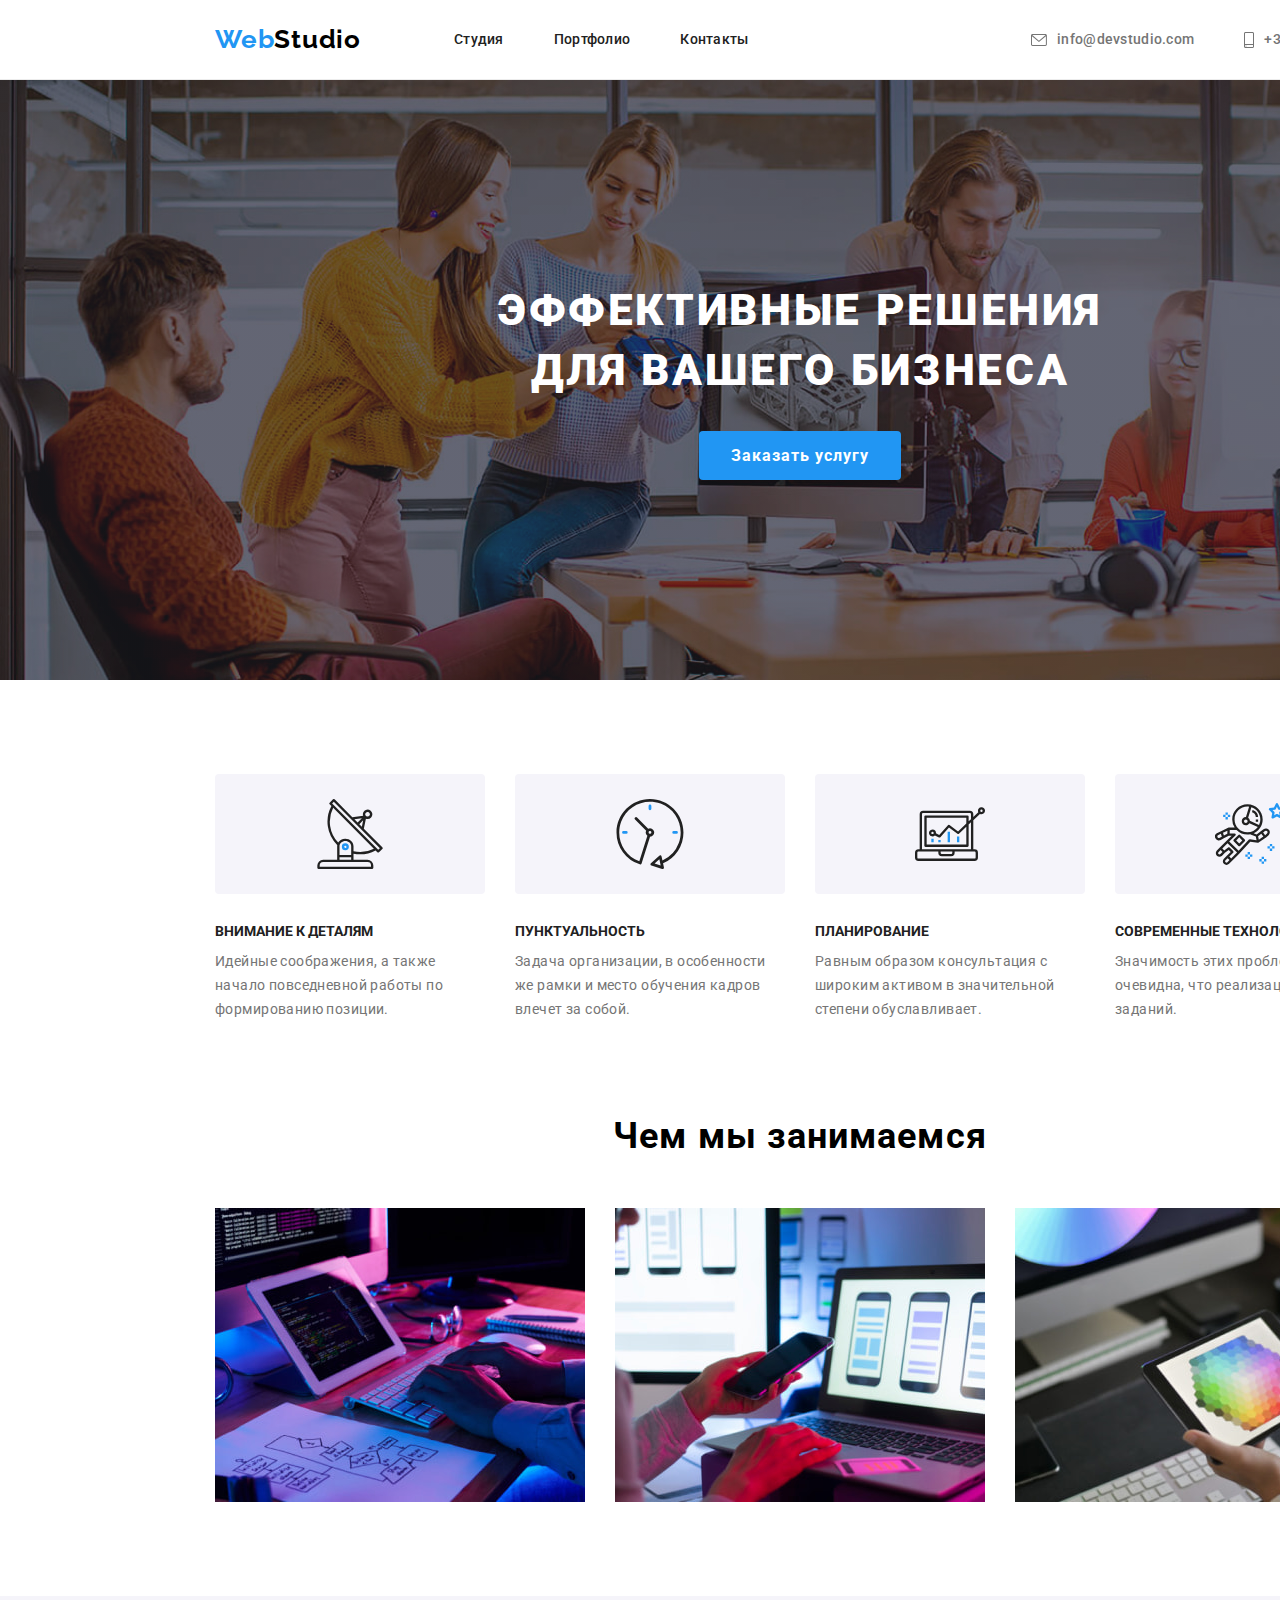
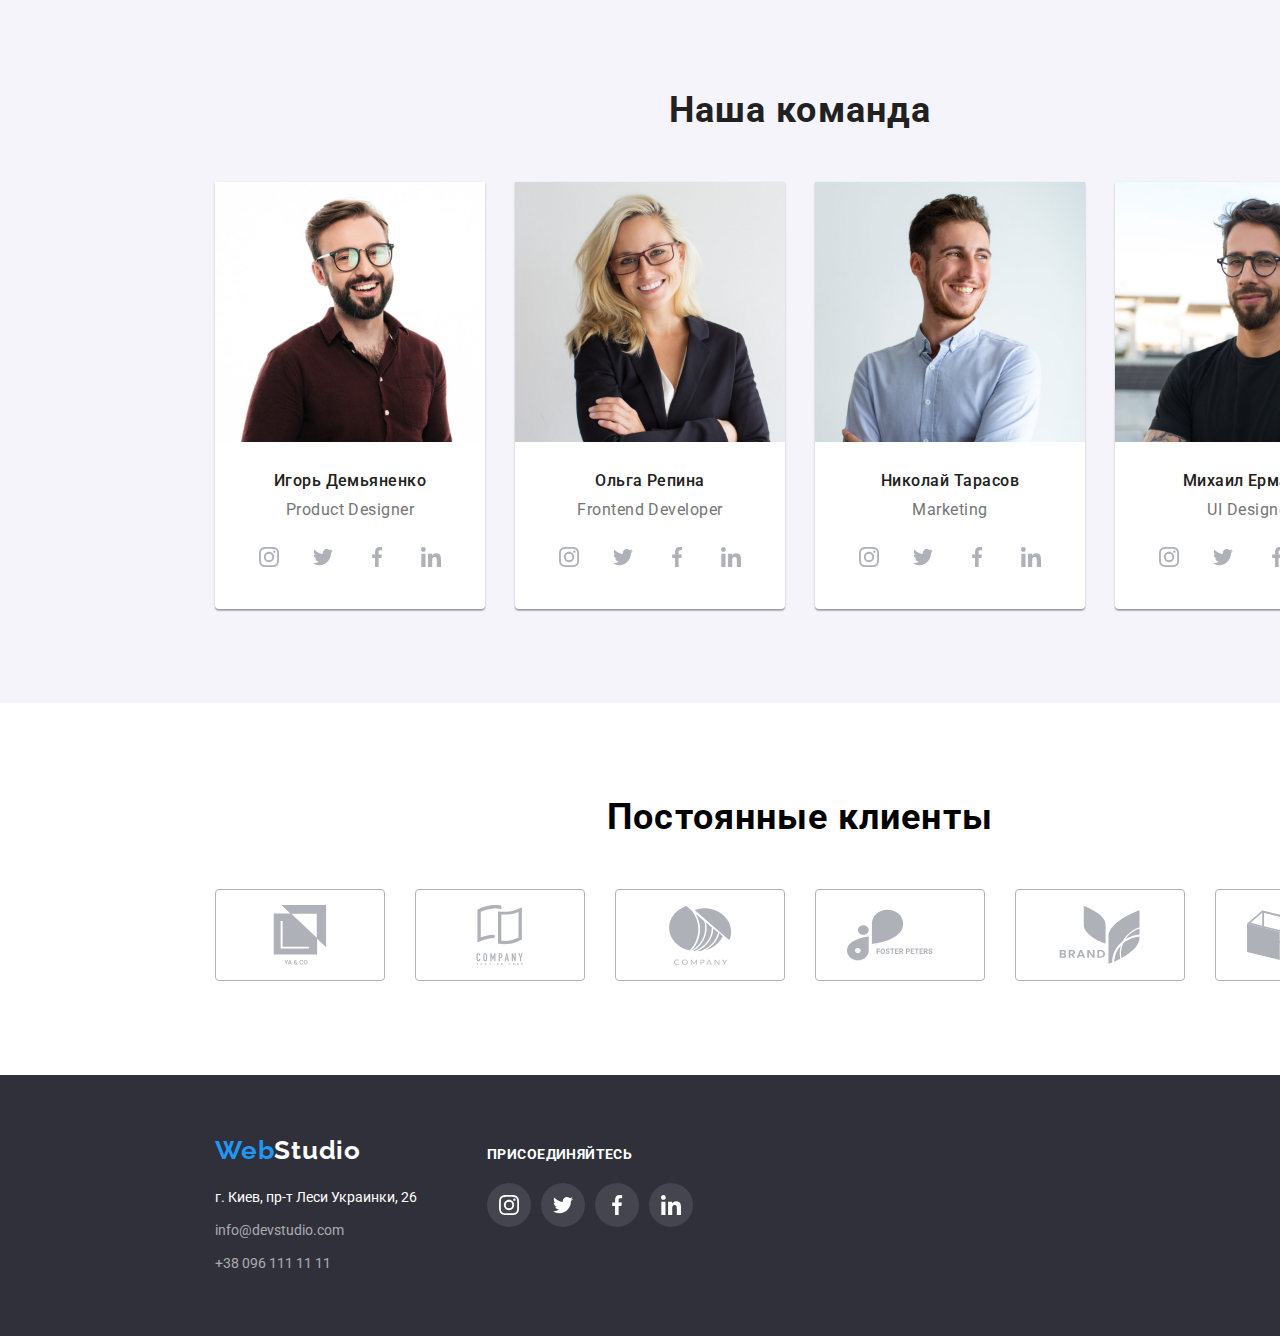
==== index.html @ f5e44344 "Initial commit" ====
<!DOCTYPE html>
<html lang="ru">
  <head>
    <meta charset="UTF-8" />
    <meta http-equiv="X-UA-Compatible" content="IE=edge" />
    <meta name="viewport" content="width=device-width, initial-scale=1.0" />
    <link rel="preconnect" href="https://fonts.googleapis.com" />
    <link rel="preconnect" href="https://fonts.gstatic.com" crossorigin />
    <!-- Нормализатор -->
    <link
      rel="stylesheet"
      href="https://cdn.jsdelivr.net/npm/modern-normalize@1.1.0/modern-normalize.min.css"
    />
    <!-- Шрифты -->
    <link
      href="https://fonts.googleapis.com/css2?family=Raleway:wght@700&family=Roboto:wght@400;500;700;900&display=swap"
      rel="stylesheet"
    />
    <!-- Кастомные стили -->
    <link rel="stylesheet" href="./css/styles.css" />
    <title>Home</title>
  </head>
  <!-- Контент -->
  <body>
    <!-- Шапка -->
    <header class="header">
      <div class="container head-container">
        <!-- Лого -->
        <a class="logo head-logo" href="./index.html"
          >Web<span class="logo-head-studio">Studio</span></a
        >
        <!-- Навигация -->
        <nav class="header-navigation">
          <ul class="header-nav-list">
            <li class="header-nav-item">
              <a class="header-nav-link" href="./index.html">Студия</a>
            </li>
            <li class="header-nav-item">
              <a class="header-nav-link" href="./portfolio.html">Портфолио</a>
            </li>
            <li class="header-nav-item">
              <a class="header-nav-link" href="#">Контакты</a>
            </li>
          </ul>
        </nav>
        <!-- Контакты -->
        <ul class="header-contacts">
          <li class="contacts-item">
            <a class="contacts-link" href="mailto:info@devstudio.com"
              ><svg class="icon" width="16" height="12">
                <use href="./images/icons.svg#icon-mail"></use>
              </svg>
              <span class="contacts-text">info@devstudio.com</span></a
            >
          </li>
          <li class="conyacts-item">
            <a class="contacts-link" href="tel:+380961111111">
              <svg class="icon" width="10" height="16">
                <use href="./images/icons.svg#icon-smartphone"></use>
              </svg>
              <span class="contacts-text">+38 096 111 11 11</span></a
            >
          </li>
        </ul>
      </div>
    </header>
    <!-- Главная -->
    <main>
      <!-- Заказать услугу -->
      <section class="hero">
        <div class="container">
          <h1 class="hero-title">Эффективные решения для вашего бизнеса</h1>
          <button class="button hero-button">Заказать услугу</button>
        </div>
      </section>
      <!-- Почему мы -->
      <section class="section">
        <div class="container">
          <h2 class="hidden-title">Почему мы</h2>
          <ul class="whyme-list">
            <li class="whyme-item">
              <div class="whyme-icon-box">
                <svg class="icon" width="70" height="70">
                  <use href="/images/icons.svg#icon-antenna"></use>
                </svg>
              </div>
              <h3 class="whyme-item-title">Внимание к деталям</h3>
              <p class="whyme-text">
                Идейные соображения, а также начало повседневной работы по
                формированию позиции.
              </p>
            </li>
            <li class="whyme-item">
              <div class="whyme-icon-box">
                <svg class="icon" width="70" height="70">
                  <use href="/images/icons.svg#icon-clock"></use>
                </svg>
              </div>
              <h3 class="whyme-item-title">Пунктуальность</h3>
              <p class="whyme-text">
                Задача организации, в особенности же рамки и место обучения
                кадров влечет за собой.
              </p>
            </li>
            <li class="whyme-item">
              <div class="whyme-icon-box">
                <svg class="icon" width="70" height="70">
                  <use href="/images/icons.svg#icon-diagram"></use>
                </svg>
              </div>
              <h3 class="whyme-item-title">Планирование</h3>
              <p class="whyme-text">
                Равным образом консультация с широким активом в значительной
                степени обуславливает.
              </p>
            </li>
            <li class="whyme-item width="70" height="70"" width="70" height="70">
              <div class="whyme-icon-box">
                <svg class="icon" width="70" height="70">
                  <use href="/images/icons.svg#icon-astronaut"></use>
                </svg>
              </div>
              <h3 class="whyme-item-title">Современные технологии</h3>
              <p class="whyme-text">
                Значимость этих проблем настолько очевидна, что реализация
                плановых заданий.
              </p>
            </li>
          </ul>
        </div>
      </section>
      <!-- Чем занимаемся -->
      <section class="section whatdo">
        <div class="container">
          <h2 class="whatdo-title">Чем мы занимаемся</h2>
          <ul class="whatdo-list">
            <li class="whatdo-item">
              <img
                src="./images/what-are-we-doing/wawd-1.jpg"
                alt="Написание програмного кода"
                width="370"
                height="294"
              />
            </li>
            <li class="whatdo-item">
              <img
                src="./images/what-are-we-doing/wawd-2.jpg"
                alt="Оптимизация под экран смартфона"
                width="370"
                height="294"
              />
            </li>
            <li class="whatdo-item">
              <img
                src="./images/what-are-we-doing/wawd-3.jpg"
                alt="Графическое оформление"
                width="370"
                height="294"
              />
            </li>
          </ul>
        </div>
      </section>
      <!-- Наша команда -->
      <section class="section team">
        <div class="container">
          <h2 class="team-title">Наша команда</h2>
          <ul class="team-list">
            <li class="team-item">
              <img
                src="./images/team/t1.jpg"
                alt="Игорь Демьяненко"
                width="270"
                height="260"
              />
              <div class="team-box">
                <h3 class="team-name">Игорь Демьяненко</h3>
                <p>Product Designer</p>
                <ul class="social-list">
                <li class="social-item">
                  <a class="social-link" href="">
                    <svg class="icon" width="20" height="20">
                      <use href="/images/icons.svg#icon-instagram"></use>
                    </svg>
                  </a>
                </li>
                <li class="social-item">
                  <a class="social-link" href="">
                    <svg class="icon" width="20" height="20">
                      <use href="/images/icons.svg#icon-twitter"></use>
                    </svg>
                  </a>
                </li>
                <li class="social-item">
                  <a class="social-link" href="">
                    <svg class="icon" width="20" height="20">
                      <use href="/images/icons.svg#icon-facebook"></use>
                    </svg>
                  </a>
                </li>
                <li class="social-item">
                  <a class="social-link" href="">
                    <svg class="icon" width="20" height="20">
                      <use href="/images/icons.svg#icon-linkedin"></use>
                    </svg>
                  </a>
                </li>
              </ul>
              </div>
              
             
            </li>
            <li class="team-item">
              <img
                src="./images/team/t2.jpg"
                alt="Ольга Репина"
                width="270"
                height="260"
              />
              <div class="team-box">
                <h3 class="team-name">Ольга Репина</h3>
                <p>Frontend Developer</p>
                <ul class="social-list">
                <li class="social-item">
                  <a class="social-link" href="">
                    <svg class="icon" width="20" height="20">
                      <use href="/images/icons.svg#icon-instagram"></use>
                    </svg>
                  </a>
                </li>
                <li class="social-item">
                  <a class="social-link" href="">
                    <svg class="icon" width="20" height="20">
                      <use href="/images/icons.svg#icon-twitter"></use>
                    </svg>
                  </a>
                </li>
                <li class="social-item">
                  <a class="social-link" href="">
                    <svg class="icon" width="20" height="20">
                      <use href="/images/icons.svg#icon-facebook"></use>
                    </svg>
                  </a>
                </li>
                <li class="social-item">
                  <a class="social-link" href="">
                    <svg class="icon" width="20" height="20">
                      <use href="/images/icons.svg#icon-linkedin"></use>
                    </svg>
                  </a>
                </li>
              </ul>
              </div>
              
              
            </li>
            <li class="team-item">
              <img
                src="./images/team/t3.jpg"
                alt="Николай Тарасов"
                width="270"
                height="260"
              />
              <div class="team-box">
                <h3 class="team-name">Николай Тарасов</h3>
                <p>Marketing</p>
                <ul class="social-list">
                <li class="social-item">
                  <a class="social-link" href="">
                    <svg class="icon" width="20" height="20">
                      <use href="/images/icons.svg#icon-instagram"></use>
                    </svg>
                  </a>
                </li>
                <li class="social-item">
                  <a class="social-link" href="">
                    <svg class="icon" width="20" height="20">
                      <use href="/images/icons.svg#icon-twitter"></use>
                    </svg>
                  </a>
                </li>
                <li class="social-item">
                  <a class="social-link" href="">
                    <svg class="icon" width="20" height="20">
                      <use href="/images/icons.svg#icon-facebook"></use>
                    </svg>
                  </a>
                </li>
                <li class="social-item">
                  <a class="social-link" href="">
                    <svg class="icon" width="20" height="20">
                      <use href="/images/icons.svg#icon-linkedin"></use>
                    </svg>
                  </a>
                </li>
              </ul>
              </div>
              
              
            </li>
            <li class="team-item">
              <img
                src="./images/team/t4.jpg"
                alt="Михаил Ермаков"
                width="270"
                height="260"
              />
              <div class="team-box">
                <h3 class="team-name">Михаил Ермаков</h3>
                <p>UI Designer</p>
                <ul class="social-list">
                <li class="social-item">
                  <a class="social-link" href="">
                    <svg class="icon" width="20" height="20">
                      <use href="/images/icons.svg#icon-instagram"></use>
                    </svg>
                  </a>
                </li>
                <li class="social-item">
                  <a class="social-link" href="">
                    <svg class="icon" width="20" height="20">
                      <use href="/images/icons.svg#icon-twitter"></use>
                    </svg>
                  </a>
                </li>
                <li class="social-item">
                  <a class="social-link" href="">
                    <svg class="icon" width="20" height="20">
                      <use href="/images/icons.svg#icon-facebook"></use>
                    </svg>
                  </a>
                </li>
                <li class="social-item">
                  <a class="social-link" href="">
                    <svg class="icon" width="20" height="20">
                      <use href="/images/icons.svg#icon-linkedin"></use>
                    </svg>
                  </a>
                </li>
              </ul>
              </div>
              
              
            </li>
          </ul>
        </div>
      </section>
      <!-- Наши клиенты -->
      <section class="section">
        <div class="container">
          <h2 class="clients-title">Постоянные клиенты</h2>
          <ul class="clients-list">
            <li class="clients-item">
              <a class="clients-link" href="">
                <svg class="icon" width="106" height="60">
                  <use href="/images/icons.svg#icon-client-1"></use>
                </svg>
              </a>
            </li>
            <li class="clients-item">
              <a class="clients-link" href="">
                <svg class="icon" width="106" height="60">
                  <use href="/images/icons.svg#icon-client-2"></use>
                </svg>
              </a>
            </li>
            <li class="clients-item">
              <a class="clients-link" href="">
                <svg class="icon" width="106" height="60">
                  <use href="/images/icons.svg#icon-client-3"></use>
                </svg>
              </a>
            </li>
            <li class="clients-item">
              <a class="clients-link" href="">
                <svg class="icon" width="106" height="60">
                  <use href="/images/icons.svg#icon-client-4"></use>
                </svg>
              </a>
            </li>
            <li class="clients-item">
              <a class="clients-link" href="">
                <svg class="icon" width="106" height="60">
                  <use href="/images/icons.svg#icon-client-5"></use>
                </svg>
              </a>
            </li>
            <li class="clients-item">
              <a class="clients-link" href="">
                <svg class="icon" width="106" height="60">
                  <use href="/images/icons.svg#icon-client-6"></use>
                </svg>
              </a>
            </li>
          </ul>

        </div>
      </section>
    </main>
    <!-- Подвал -->
    <footer class="footer">
      <div class="container footer-box">
        <!-- Лого -->
        <div>
        <a class="logo" href="./index.html"
          >Web<span class="logo-foot-studio">Studio</span></a
        >
        <!-- Адрес и контакты -->
        <address class="adress-box">
          <ul class="adress-list">
            <li class="adress-item">
              <a
                class="address-map"
                href="https://goo.gl/maps/QXmDGy41mX6i24PM6"
                >г. Киев, пр-т Леси Украинки, 26</a
              >
            </li>
            <li class="adress-item">
              <a class="address-cont" href="mailto:info@devstudio.com"
                >info@devstudio.com</a
              >
            </li>
            <li class="adress-item">
              <a class="address-cont" href="tel:+380961111111"
                >+38 096 111 11 11</a
              >
            </li>
          </ul>
        </address>
        </div>
        <!-- Наши соц. сети -->
        <div class="foot-soc-box">
          <h3 class="foot-soc-title">присоединяйтесь</h3>
        <ul class="social-foot-list">
                <li class="social-item">
                  <a class="social-foot-link" href="">
                    <svg class="icon" width="20" height="20">
                      <use href="/images/icons.svg#icon-instagram"></use>
                    </svg>
                  </a>
                </li>
                <li class="social-item">
                  <a class="social-foot-link" href="">
                    <svg class="icon" width="20" height="20">
                      <use href="/images/icons.svg#icon-twitter"></use>
                    </svg>
                  </a>
                </li>
                <li class="social-item">
                  <a class="social-foot-link" href="">
                    <svg class="icon" width="20" height="20">
                      <use href="/images/icons.svg#icon-facebook"></use>
                    </svg>
                  </a>
                </li>
                <li class="social-item">
                  <a class="social-foot-link" href="">
                    <svg class="icon" width="20" height="20">
                      <use href="/images/icons.svg#icon-linkedin"></use>
                    </svg>
                  </a>
                </li>
              </ul>
        </div>
      </div>
    </footer>
  </body>
</html>
---- css/styles.css ----
*,
*::before,
*::after {
  box-sizing: border-box;
}
body {
  font-family: 'Roboto', sans-serif;
  min-width: 1600px;
  margin: 0px;
}
:root {
  --main-color: #212121;
  --sec-color: #757575;
}
a {
  text-decoration: none;
}
ul {
  margin: 0;
  padding: 0;
  list-style: none;
  list-style-type: none;
}
h1,
h2,
h3,
p {
  margin: 0;
}
.button {
  display: block;
  border: 0;
  cursor: pointer;
}
.section {
  padding-top: 94px;
  padding-bottom: 94px;
}
.container {
  width: 1200px;
  margin-left: auto;
  margin-right: auto;
  padding-left: 15px;
  padding-right: 15px;
}
img {
  display: block;
  max-width: 100%;
  height: auto;
}
.hidden-title {
  display: none;
}
/* Логотип */
.logo {
  font-family: Raleway;
  font-weight: 700;
  font-size: 26px;
  line-height: 1.2;
  letter-spacing: 0.03em;
  color: #2196f3;
}
.head-logo {
  margin-right: 93px;
}
/* Стили Шапки */
.header {
  display: flex;
  height: 80px;
  border-bottom: 1px solid rgba(236, 236, 236, 1);
}
.head-container {
  display: flex;
  align-items: center;
}

/* Шапка Логотип */
.logo-head-studio {
  color: #000000;
}
/* Шапка Навигация */
.header-nav-list {
  display: flex;
  padding-left: 0px;
  margin: 0px;
}
.header-nav-item {
  margin-right: 50px;
}
.header-nav-item:last-child {
  margin-right: 0px;
}
.header-nav-link {
  font-weight: 500;
  font-size: 14px;
  line-height: 1.15;
  letter-spacing: 0.02em;
  color: var(--main-color);
}
.header-nav-link:hover {
  color: #2196f3;
}
.header-nav-link:focus {
  color: #2196f3;
}
/* Шапка Контакты */
.header-contacts {
  display: flex;
  align-items: center;
  padding: 0px;
  margin-left: auto;
}
.contacts-item:not(:last-child) {
  margin-right: 50px;
}
.contacts-link {
  display: flex;
  align-items: center;
  font-weight: 500;
  font-size: 14px;
  line-height: 1.15;
  letter-spacing: 0.02em;
  color: var(--sec-color);
}
.header-contacts .icon {
  fill: currentColor;
  margin-right: 10px;
}
.contacts-link:hover {
  color: #2196f3;
}
.contacts-link:focus {
  color: #2196f3;
}
/* Стили главной страницы */
/* Заказать услугу */
.hero {
  max-width: 1600px;
  margin-left: auto;
  margin-right: auto;
  background-color: #c4c4c4;
  background-image: linear-gradient(
      rgba(47, 48, 58, 0.4),
      rgba(47, 48, 58, 0.4)
    ),
    url(../images/hero-img/heroweb.jpg);
  background-repeat: no-repeat;
  background-position: center;
  background-size: cover;
  padding: 200px 0;
}

.hero-title {
  margin-left: auto;
  margin-right: auto;
  font-weight: 900;
  font-size: 44px;
  line-height: 1.37;
  text-align: center;
  letter-spacing: 0.06em;
  text-transform: uppercase;
  color: #ffffff;
  width: 696px;
}
.hero-button {
  margin-top: 30px;
  margin-left: auto;
  margin-right: auto;
  padding: 10px 32px;
  font-weight: 700;
  font-size: 16px;
  line-height: 1.87;
  letter-spacing: 0.06em;
  color: #ffffff;
  background-color: #2196f3;
  box-shadow: 0px 4px 4px rgba(0, 0, 0, 0.15);
  border-radius: 4px;
}
/* Почему мы */
.whyme-list {
  display: flex;
  justify-content: center;
}
.whyme-item {
  width: 270px;
}
.whyme-item:not(:last-child) {
  margin-right: 30px;
}
.whyme-icon-box {
  width: 270px;
  height: 120px;
  display: flex;
  justify-content: center;
  align-items: center;
  background: #f5f4fa;
  border-radius: 4px;
  margin-bottom: 30px;
}
.whyme-item-title {
  font-weight: 700;
  font-size: 14px;
  line-height: 1.14;
  text-transform: uppercase;
  color: var(--main-color);
  margin-bottom: 10px;
}
.whyme-text {
  font-size: 14px;
  line-height: 1.71;
  letter-spacing: 0.03em;
  color: var(--sec-color);
}
/* Чем занимаемся */
.whatdo {
  padding-top: 0px;
}
.whatdo-title {
  font-weight: 700;
  font-size: 36px;
  line-height: 1.16;
  text-align: center;
  letter-spacing: 0.03em;
  margin-bottom: 50px;
}
.whatdo-list {
  display: flex;
  padding: 0px;
  margin: 0px;
}
.whatdo-item:not(:last-child) {
  margin-right: 30px;
}
/* Наша команда */
.team {
  background-color: #f5f4fa;
}
.team-title {
  margin-bottom: 50px;
  font-weight: 700;
  font-size: 36px;
  line-height: 1.16;
  text-align: center;
  letter-spacing: 0.03em;
  color: var(--main-color);
}
.team-list {
  display: flex;
  justify-content: center;
  font-size: 16px;
  line-height: 1.18;
  text-align: center;
  letter-spacing: 0.03em;
  color: var(--sec-color);
}
.team-item {
  width: 270px;
  background-color: #ffffff;
  box-shadow: 0px 1px 3px rgba(0, 0, 0, 0.12), 0px 1px 1px rgba(0, 0, 0, 0.14),
    0px 2px 1px rgba(0, 0, 0, 0.2);
  border-radius: 0px 0px 4px 4px;
}
.team-item:not(:last-child) {
  margin-right: 30px;
}
.team-name {
  margin-bottom: 10px;
  font-weight: 500;
  font-size: 16px;
  text-align: center;
  letter-spacing: 0.03em;
  color: #212121;
}
.team-box {
  padding-top: 30px;
  padding-bottom: 30px;
}
.social-list {
  margin-top: 16px;
  display: flex;
  align-items: center;
  justify-content: center;
}
.social-item:not(:last-child) {
  margin-right: 10px;
}
.social-link {
  display: flex;
  align-items: center;
  justify-content: center;
  width: 44px;
  height: 44px;
  background-color: #ffffff;
  border-radius: 50%;
  color: #afb1b8;
}
.social-link:hover {
  color: #ffffff;
  background-color: #2196f3;
}
.social-link:focus {
  color: #ffffff;
  background-color: #2196f3;
}
.social-list .icon {
  fill: currentColor;
}
/* Стили "наши клиенты" */
.clients-title {
  font-weight: 700;
  font-size: 36px;
  line-height: 1.16;
  text-align: center;
  letter-spacing: 0.03em;
  margin-bottom: 50px;
}
.clients-list {
  display: flex;
  align-items: center;
}
.clients-item:not(:last-child) {
  margin-right: 30px;
}
.clients-link {
  display: flex;
  align-items: center;
  justify-content: center;
  width: 170px;
  height: 92px;
  color: #afb1b8;
  background-color: #ffffff;
  border: 1px solid #afb1b8;
  border-radius: 4px;
}
.clients-link:hover {
  color: #2196f3;
  border: 1px solid #2196f3;
}
.clients-link:focus {
  color: #2196f3;
  border: 1px solid #2196f3;
}
.clients-list .icon {
  fill: currentColor;
}
/* Стили Портфолио */

/* Портфолио фильтр */
.portf-filter-list {
  margin-bottom: 50px;
  display: flex;
  justify-content: center;
}
.portf-filter-item:not(:last-child) {
  margin-right: 8px;
}
.filter-button {
  padding: 6px 22px;
  font-weight: 500;
  font-size: 16px;
  line-height: 1.62;
  text-align: center;
  letter-spacing: 0.03em;
  color: var(--main-color);
  background-color: #f5f4fa;
  border-radius: 4px;
}
.filter-button:hover {
  background-color: #2196f3;
  color: #ffffff;
  box-shadow: 0px 3px 1px rgba(0, 0, 0, 0.1), 0px 1px 2px rgba(0, 0, 0, 0.08),
    0px 2px 2px rgba(0, 0, 0, 0.12);
}
.filter-button:focus {
  background-color: #2196f3;
  color: #ffffff;
  box-shadow: 0px 3px 1px rgba(0, 0, 0, 0.1), 0px 1px 2px rgba(0, 0, 0, 0.08),
    0px 2px 2px rgba(0, 0, 0, 0.12);
}
/* Портфолио проекты */
.portf-project-list {
  display: flex;
  flex-wrap: wrap;
}
.portf-project-item {
  width: 370px;
}
.portf-project-item:not(:nth-last-child(-n + 3)) {
  margin-bottom: 30px;
}
.portf-project-item:not(:nth-child(3n)) {
  margin-right: 30px;
}
.portf-text-box {
  border: 1px solid rgba(238, 238, 238, 1);
  padding: 20px 24px;
}
.portf-project-name {
  font-weight: 700;
  font-size: 18px;
  line-height: 1.71;
  letter-spacing: 0.06em;
  color: var(--main-color);
  margin-bottom: 4px;
}
.portf-project-class {
  font-weight: 500;
  font-size: 16px;
  line-height: 1.87;
  letter-spacing: 0.03em;
  color: var(--sec-color);
}
.portf-project-link {
  display: block;
}
.portf-project-link:hover {
  box-shadow: 0px 1px 1px rgba(0, 0, 0, 0.12), 0px 4px 4px rgba(0, 0, 0, 0.06),
    1px 4px 6px rgba(0, 0, 0, 0.16);
}
.portf-project-link:focus {
  box-shadow: 0px 1px 1px rgba(0, 0, 0, 0.12), 0px 4px 4px rgba(0, 0, 0, 0.06),
    1px 4px 6px rgba(0, 0, 0, 0.16);
}
/* Стили Подвала */
.footer {
  padding-top: 60px;
  padding-bottom: 60px;
  background-color: #2f303a;
}
.footer-box {
  display: flex;
  align-items: baseline;
}
/* Подвал логотип цвет */
.logo-foot-studio {
  color: #ffffff;
}
/* Подвал адрес и контакты */
.adress-box {
  margin-top: 20px;
}
.adress-item {
  font-style: normal;
  font-weight: 400;
  font-size: 14px;
  line-height: 1.7;
}
.adress-item:not(:last-child) {
  margin-bottom: 9px;
}
.address-map {
  color: #ffffff;
}
.address-cont {
  color: rgba(255, 255, 255, 0.6);
}
/* Подвал социалка */
.foot-soc-box {
  margin-left: 70px;
}
.foot-soc-title {
  font-weight: 700;
  font-size: 14px;
  line-height: 1.14;
  letter-spacing: 0.03em;
  text-transform: uppercase;
  color: #ffffff;
  margin-bottom: 20px;
}
.social-foot-list {
  display: flex;
  align-items: center;
}
.social-foot-link {
  display: flex;
  align-items: center;
  justify-content: center;
  width: 44px;
  height: 44px;
  background: rgba(255, 255, 255, 0.1);
  border-radius: 50%;
  color: #ffffff;
}
.social-foot-link:hover {
  color: #ffffff;
  background-color: #2196f3;
}
.social-foot-link:focus {
  color: #ffffff;
  background-color: #2196f3;
}
.social-foot-list .icon {
  fill: currentColor;
}
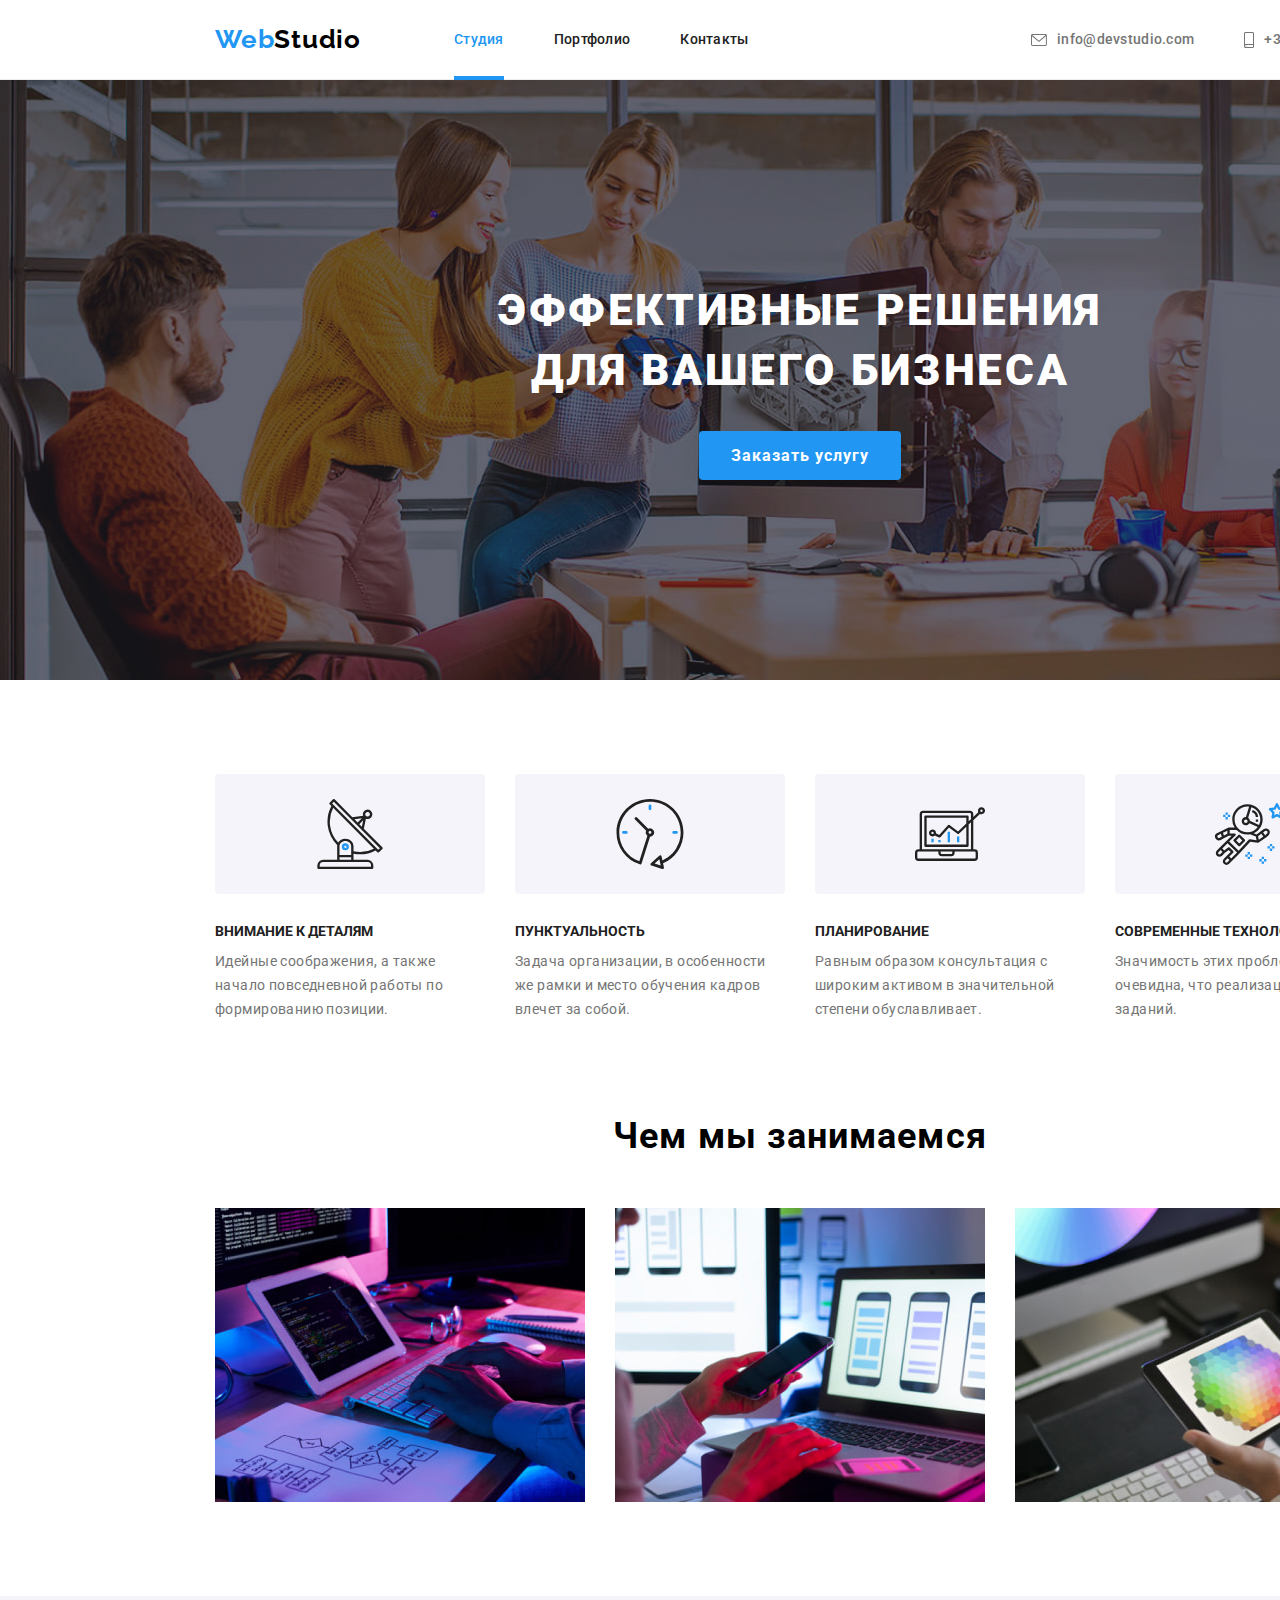
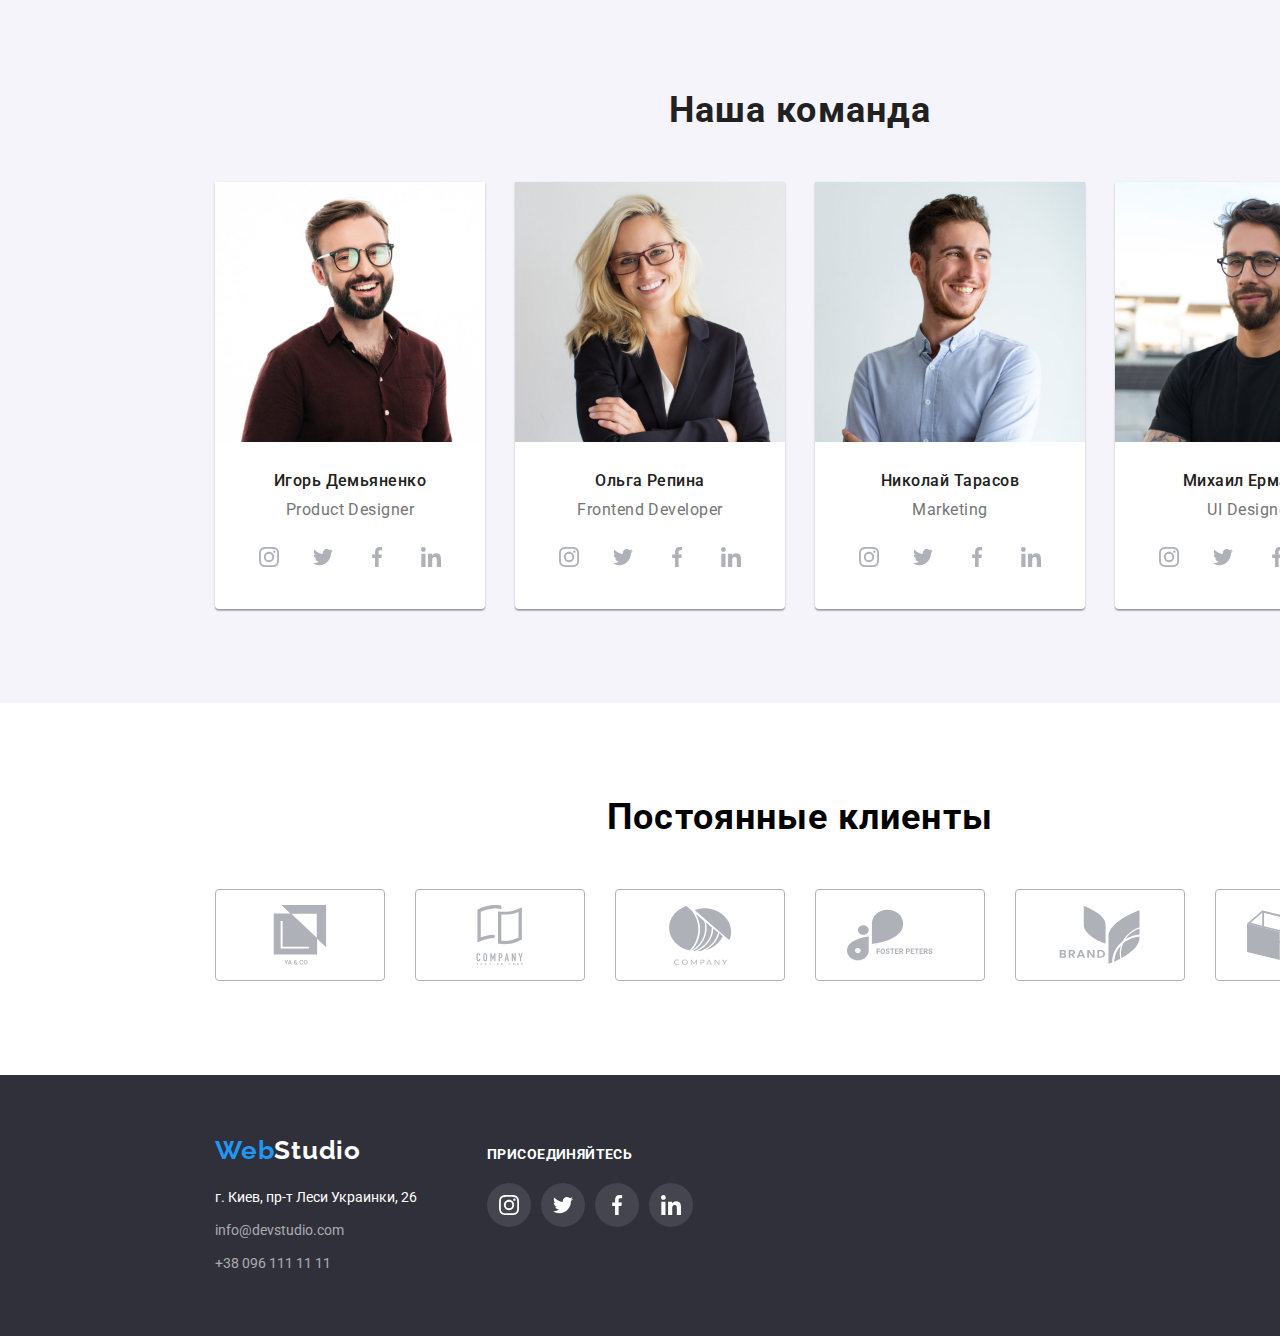
==== commit 5efe885e: "asd" ====
--- a/index.html
+++ b/index.html
@@ -33,7 +33,7 @@
         <nav class="header-navigation">
           <ul class="header-nav-list">
             <li class="header-nav-item">
-              <a class="header-nav-link" href="./index.html">Студия</a>
+              <a class="header-nav-link nav-main" href="./index.html">Студия</a>
             </li>
             <li class="header-nav-item">
               <a class="header-nav-link" href="./portfolio.html">Портфолио</a>
--- a/css/styles.css
+++ b/css/styles.css
@@ -91,17 +91,53 @@
   margin-right: 0px;
 }
 .header-nav-link {
+  display: block;
+  position: relative;
+  padding: 32px 0;
   font-weight: 500;
   font-size: 14px;
   line-height: 1.15;
   letter-spacing: 0.02em;
   color: var(--main-color);
-}
-.header-nav-link:hover {
-  color: #2196f3;
-}
+  transition: color 250ms cubic-bezier(0.4, 0, 0.2, 1);
+}
+.header-nav-link::after {
+  position: absolute;
+  bottom: 0;
+  left: 0;
+  content: '';
+  display: block;
+  width: 100%;
+  height: 4px;
+  background-color: #2196f3;
+  transform: scale(0);
+  opacity: 0;
+  transition-property: transform, opacity;
+  transition-duration: 250ms;
+  transition-timing-function: cubic-bezier(0.4, 0, 0.2, 1);
+}
+.header-nav-link:hover::after{
+  transform: scale(1);
+  opacity: 1;
+}
+.header-nav-link:hover,
 .header-nav-link:focus {
   color: #2196f3;
+}
+.nav-main {
+  color: #2196f3;
+}
+.nav-main::after {
+  position: absolute;
+  bottom: 0;
+  left: 0;
+  content: '';
+  display: block;
+  width: 100%;
+  height: 4px;
+  background-color: #2196f3;
+  transform: scale(1);
+  opacity: 1;
 }
 /* Шапка Контакты */
 .header-contacts {
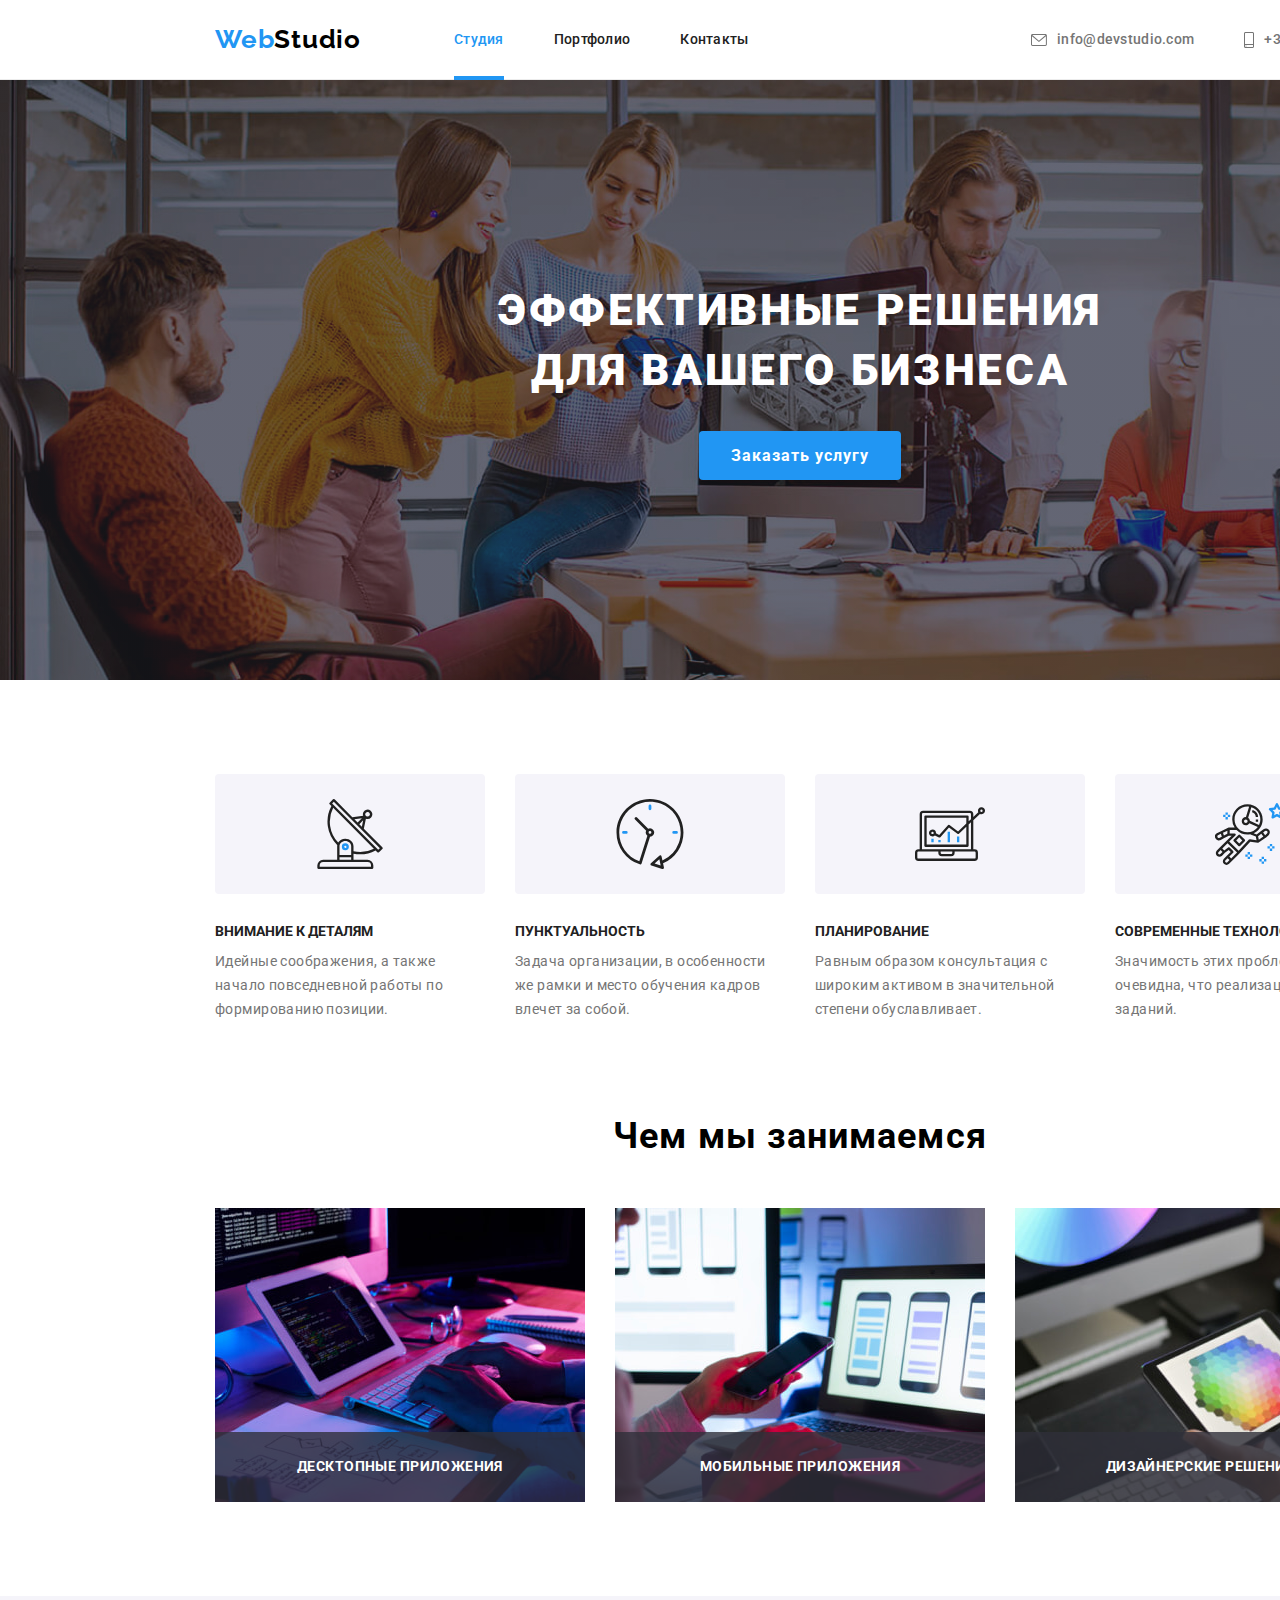
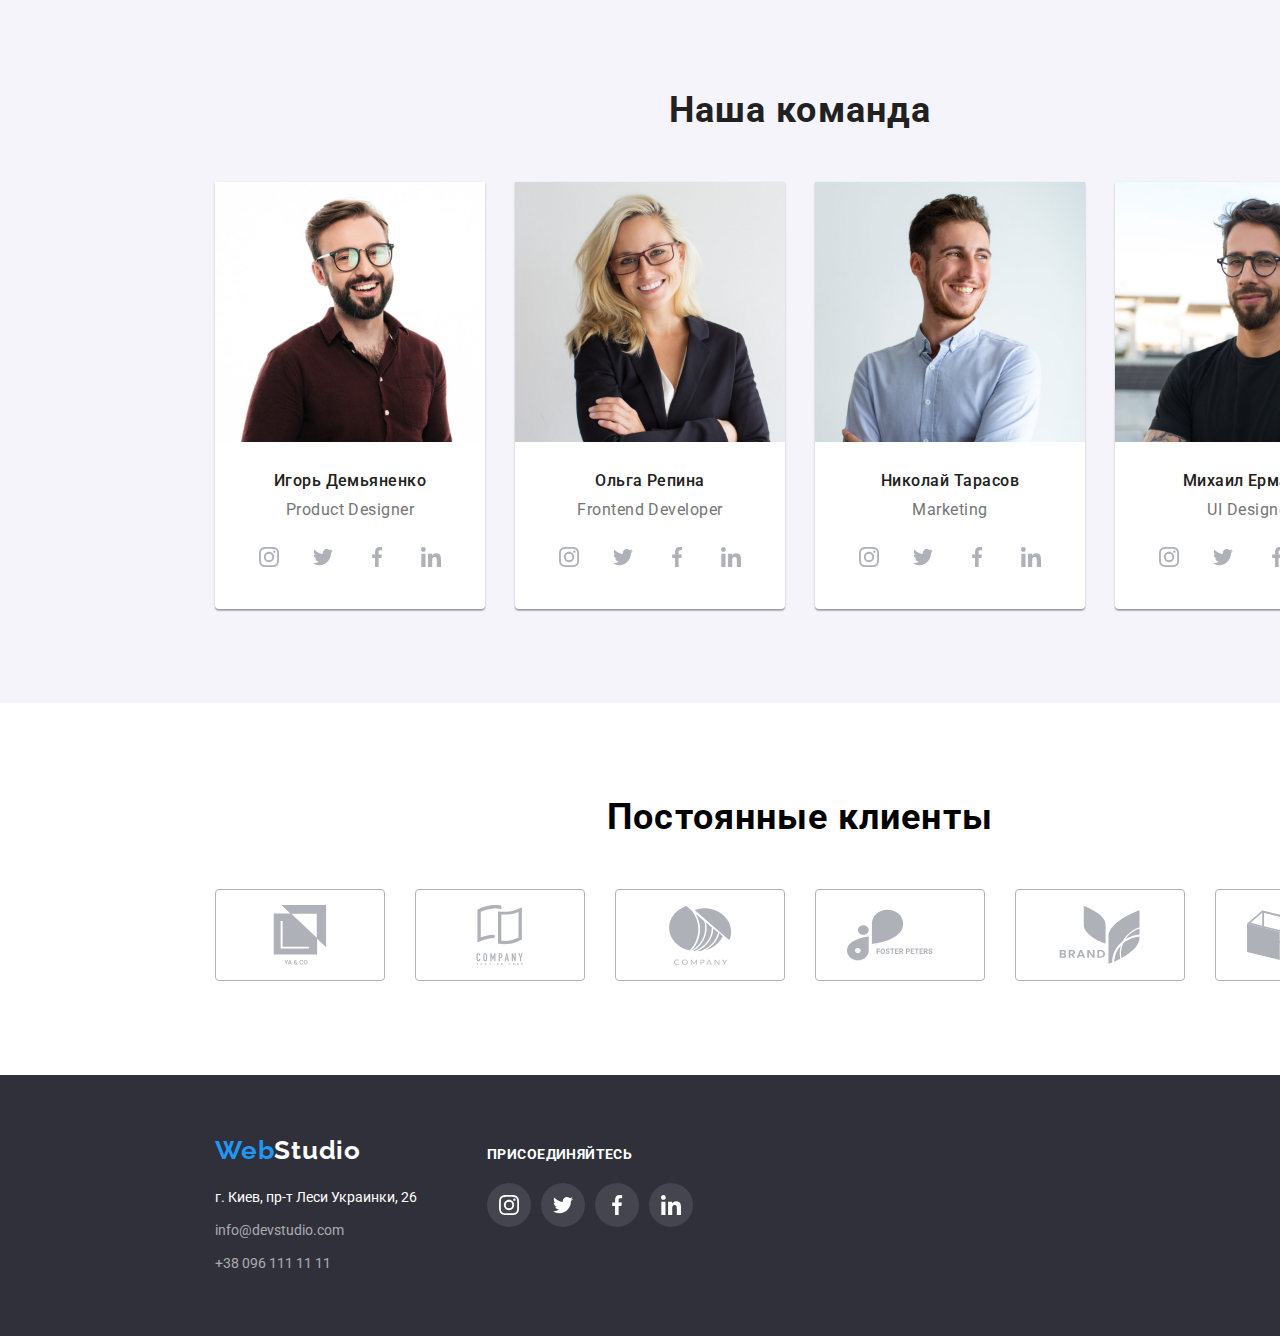
==== commit 4545ec21: "asd" ====
--- a/index.html
+++ b/index.html
@@ -137,26 +137,29 @@
             <li class="whatdo-item">
               <img
                 src="./images/what-are-we-doing/wawd-1.jpg"
-                alt="Написание програмного кода"
+                alt="Десктопные приложения"
                 width="370"
                 height="294"
               />
+              <div class="whatdo-textbox"><p class="whatdo-text">Десктопные приложения</p></div>
             </li>
             <li class="whatdo-item">
               <img
                 src="./images/what-are-we-doing/wawd-2.jpg"
-                alt="Оптимизация под экран смартфона"
+                alt="Мобильные приложения"
                 width="370"
                 height="294"
               />
+              <div class="whatdo-textbox"><p class="whatdo-text">Мобильные приложения</p></div>
             </li>
             <li class="whatdo-item">
               <img
                 src="./images/what-are-we-doing/wawd-3.jpg"
-                alt="Графическое оформление"
+                alt="Дизайнерские решения"
                 width="370"
                 height="294"
               />
+              <div class="whatdo-textbox"><p class="whatdo-text">Дизайнерские решения</p></div>
             </li>
           </ul>
         </div>
--- a/css/styles.css
+++ b/css/styles.css
@@ -157,14 +157,13 @@
   line-height: 1.15;
   letter-spacing: 0.02em;
   color: var(--sec-color);
+    transition: color 250ms cubic-bezier(0.4, 0, 0.2, 1);
 }
 .header-contacts .icon {
   fill: currentColor;
   margin-right: 10px;
 }
-.contacts-link:hover {
-  color: #2196f3;
-}
+.contacts-link:hover,
 .contacts-link:focus {
   color: #2196f3;
 }
@@ -264,8 +263,29 @@
   padding: 0px;
   margin: 0px;
 }
+.whatdo-item {
+  position: relative;
+}
 .whatdo-item:not(:last-child) {
   margin-right: 30px;
+}
+.whatdo-textbox {
+  position: absolute;
+  bottom: 0;
+  left: 0;
+  width: 100%;
+  padding-top: 27px;
+  padding-bottom: 27px;
+  background-color: rgba(47, 48, 58, 0.8);
+}
+.whatdo-text {
+font-weight: 700;
+font-size: 14px;
+line-height: 1.14;
+text-align: center;
+letter-spacing: 0.03em;
+text-transform: uppercase;
+color: #FFFFFF;
 }
 /* Наша команда */
 .team {
@@ -329,11 +349,9 @@
   background-color: #ffffff;
   border-radius: 50%;
   color: #afb1b8;
-}
-.social-link:hover {
-  color: #ffffff;
-  background-color: #2196f3;
-}
+  transition: color 250ms cubic-bezier(0.4, 0, 0.2, 1), background-color 250ms cubic-bezier(0.4, 0, 0.2, 1);
+}
+.social-link:hover,
 .social-link:focus {
   color: #ffffff;
   background-color: #2196f3;
@@ -367,11 +385,10 @@
   background-color: #ffffff;
   border: 1px solid #afb1b8;
   border-radius: 4px;
-}
-.clients-link:hover {
-  color: #2196f3;
-  border: 1px solid #2196f3;
-}
+  transition: color 250ms cubic-bezier(0.4, 0, 0.2, 1),
+  border 250ms cubic-bezier(0.4, 0, 0.2, 1);
+}
+.clients-link:hover,
 .clients-link:focus {
   color: #2196f3;
   border: 1px solid #2196f3;
@@ -516,11 +533,10 @@
   background: rgba(255, 255, 255, 0.1);
   border-radius: 50%;
   color: #ffffff;
-}
-.social-foot-link:hover {
-  color: #ffffff;
-  background-color: #2196f3;
-}
+  transition: color 250ms cubic-bezier(0.4, 0, 0.2, 1),
+  background-color 250ms cubic-bezier(0.4, 0, 0.2, 1);
+}
+.social-foot-link:hover,
 .social-foot-link:focus {
   color: #ffffff;
   background-color: #2196f3;
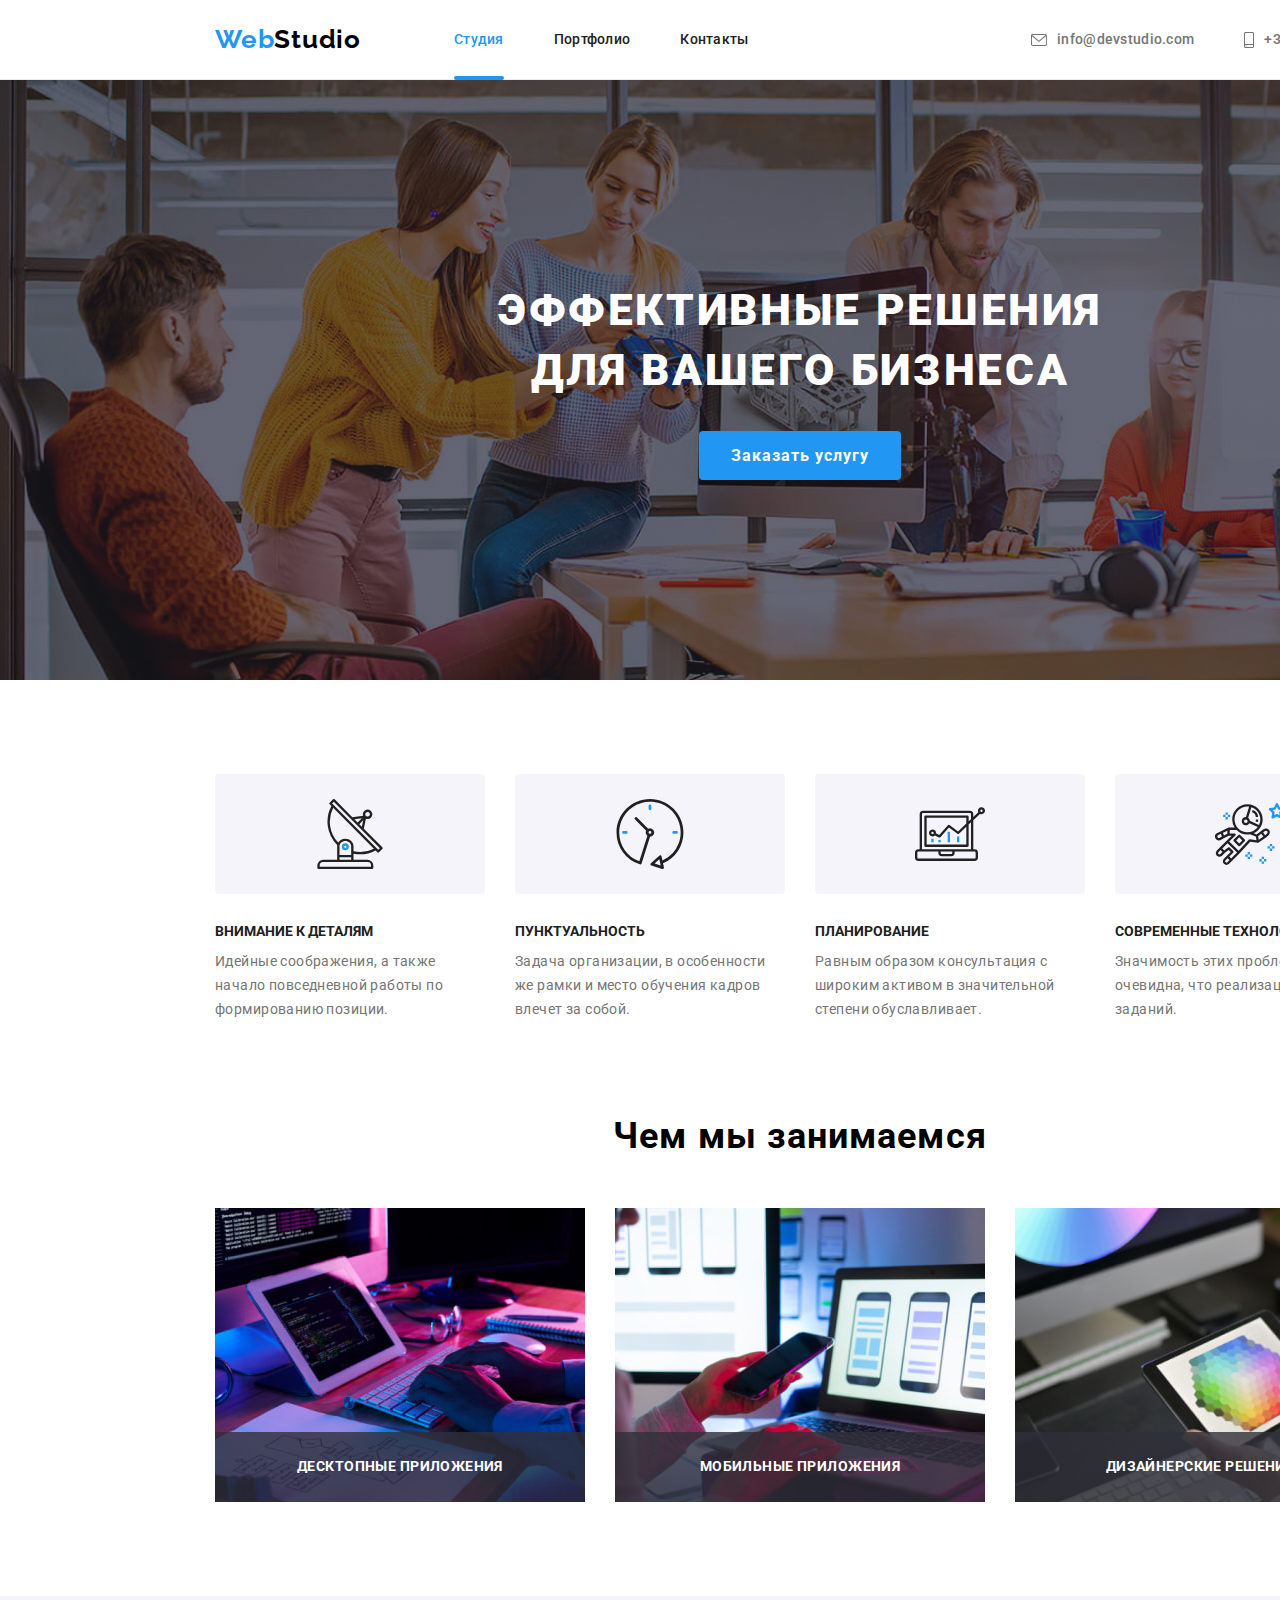
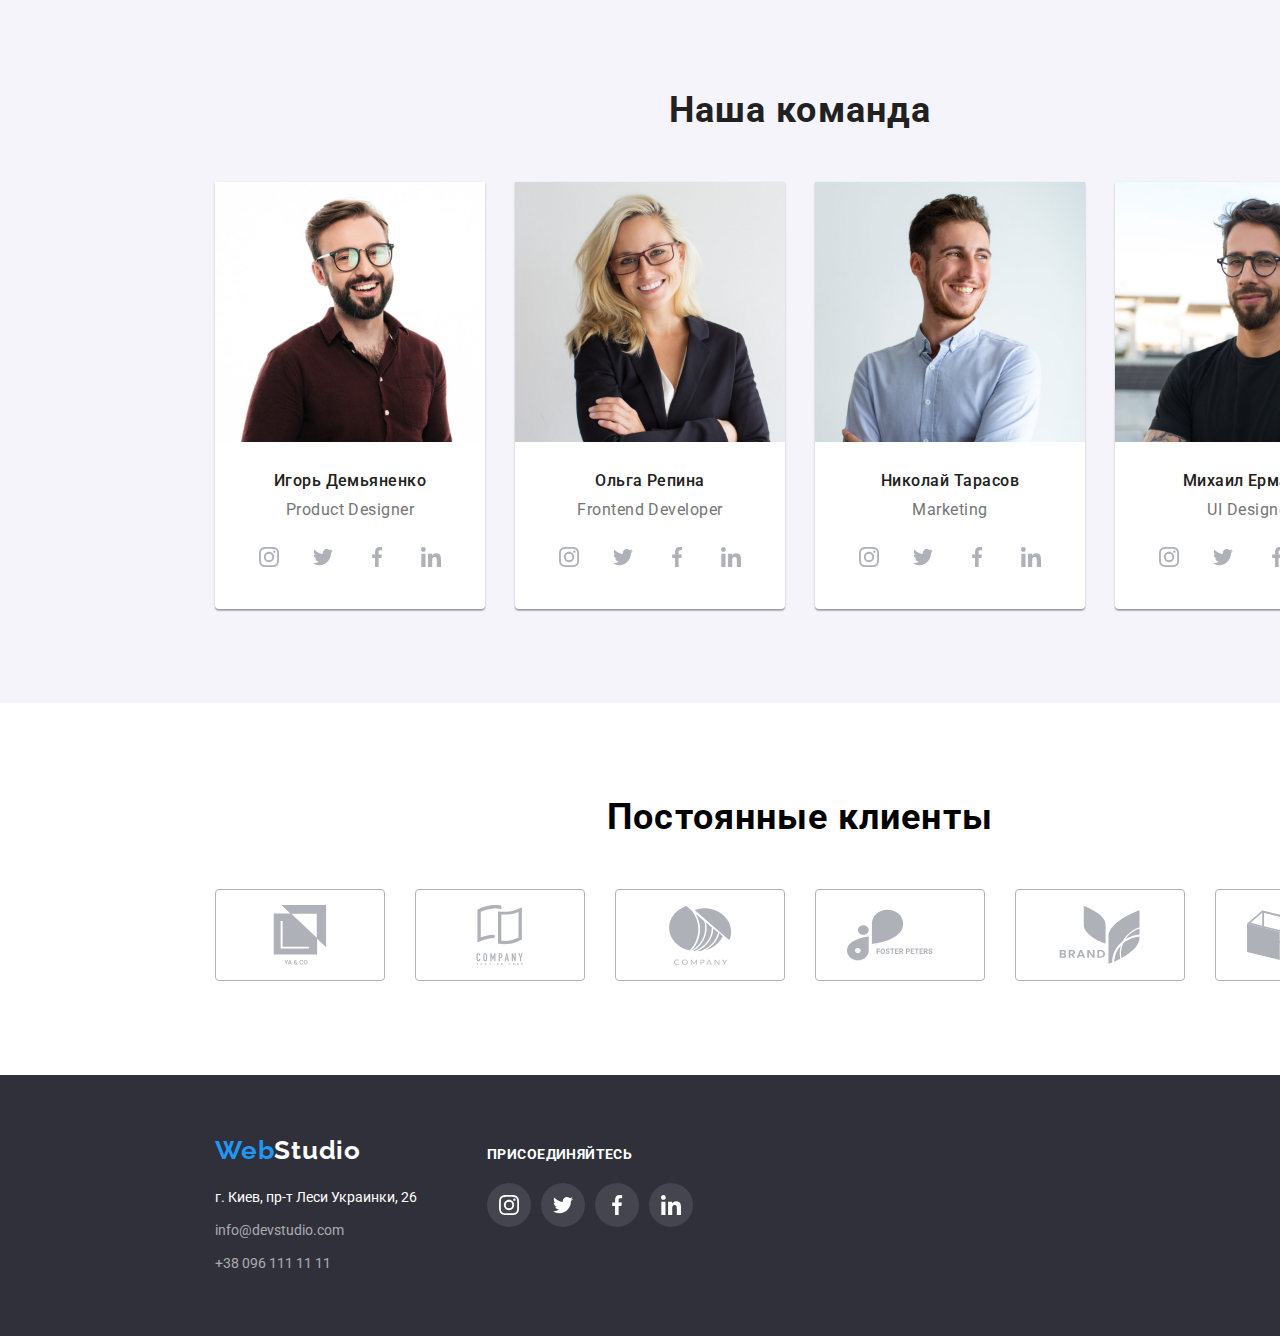
==== commit b7d09b57: "asd" ====
--- a/index.html
+++ b/index.html
@@ -70,7 +70,7 @@
       <section class="hero">
         <div class="container">
           <h1 class="hero-title">Эффективные решения для вашего бизнеса</h1>
-          <button class="button hero-button">Заказать услугу</button>
+          <button class="button hero-button" data-modal-open>Заказать услугу</button>
         </div>
       </section>
       <!-- Почему мы -->
@@ -81,7 +81,7 @@
             <li class="whyme-item">
               <div class="whyme-icon-box">
                 <svg class="icon" width="70" height="70">
-                  <use href="/images/icons.svg#icon-antenna"></use>
+                  <use href="./images/icons.svg#icon-antenna"></use>
                 </svg>
               </div>
               <h3 class="whyme-item-title">Внимание к деталям</h3>
@@ -93,7 +93,7 @@
             <li class="whyme-item">
               <div class="whyme-icon-box">
                 <svg class="icon" width="70" height="70">
-                  <use href="/images/icons.svg#icon-clock"></use>
+                  <use href="./images/icons.svg#icon-clock"></use>
                 </svg>
               </div>
               <h3 class="whyme-item-title">Пунктуальность</h3>
@@ -105,7 +105,7 @@
             <li class="whyme-item">
               <div class="whyme-icon-box">
                 <svg class="icon" width="70" height="70">
-                  <use href="/images/icons.svg#icon-diagram"></use>
+                  <use href="./images/icons.svg#icon-diagram"></use>
                 </svg>
               </div>
               <h3 class="whyme-item-title">Планирование</h3>
@@ -117,7 +117,7 @@
             <li class="whyme-item width="70" height="70"" width="70" height="70">
               <div class="whyme-icon-box">
                 <svg class="icon" width="70" height="70">
-                  <use href="/images/icons.svg#icon-astronaut"></use>
+                  <use href="./images/icons.svg#icon-astronaut"></use>
                 </svg>
               </div>
               <h3 class="whyme-item-title">Современные технологии</h3>
@@ -141,7 +141,7 @@
                 width="370"
                 height="294"
               />
-              <div class="whatdo-textbox"><p class="whatdo-text">Десктопные приложения</p></div>
+              <h3 class="whatdo-text">Десктопные приложения</h3>
             </li>
             <li class="whatdo-item">
               <img
@@ -150,7 +150,7 @@
                 width="370"
                 height="294"
               />
-              <div class="whatdo-textbox"><p class="whatdo-text">Мобильные приложения</p></div>
+            <h3 class="whatdo-text">Мобильные приложения</h3>
             </li>
             <li class="whatdo-item">
               <img
@@ -159,7 +159,7 @@
                 width="370"
                 height="294"
               />
-              <div class="whatdo-textbox"><p class="whatdo-text">Дизайнерские решения</p></div>
+              <h3 class="whatdo-text">Дизайнерские решения</h3>
             </li>
           </ul>
         </div>
@@ -183,28 +183,28 @@
                 <li class="social-item">
                   <a class="social-link" href="">
                     <svg class="icon" width="20" height="20">
-                      <use href="/images/icons.svg#icon-instagram"></use>
-                    </svg>
-                  </a>
-                </li>
-                <li class="social-item">
-                  <a class="social-link" href="">
-                    <svg class="icon" width="20" height="20">
-                      <use href="/images/icons.svg#icon-twitter"></use>
-                    </svg>
-                  </a>
-                </li>
-                <li class="social-item">
-                  <a class="social-link" href="">
-                    <svg class="icon" width="20" height="20">
-                      <use href="/images/icons.svg#icon-facebook"></use>
-                    </svg>
-                  </a>
-                </li>
-                <li class="social-item">
-                  <a class="social-link" href="">
-                    <svg class="icon" width="20" height="20">
-                      <use href="/images/icons.svg#icon-linkedin"></use>
+                      <use href="./images/icons.svg#icon-instagram"></use>
+                    </svg>
+                  </a>
+                </li>
+                <li class="social-item">
+                  <a class="social-link" href="">
+                    <svg class="icon" width="20" height="20">
+                      <use href="./images/icons.svg#icon-twitter"></use>
+                    </svg>
+                  </a>
+                </li>
+                <li class="social-item">
+                  <a class="social-link" href="">
+                    <svg class="icon" width="20" height="20">
+                      <use href="./images/icons.svg#icon-facebook"></use>
+                    </svg>
+                  </a>
+                </li>
+                <li class="social-item">
+                  <a class="social-link" href="">
+                    <svg class="icon" width="20" height="20">
+                      <use href="./images/icons.svg#icon-linkedin"></use>
                     </svg>
                   </a>
                 </li>
@@ -227,28 +227,28 @@
                 <li class="social-item">
                   <a class="social-link" href="">
                     <svg class="icon" width="20" height="20">
-                      <use href="/images/icons.svg#icon-instagram"></use>
-                    </svg>
-                  </a>
-                </li>
-                <li class="social-item">
-                  <a class="social-link" href="">
-                    <svg class="icon" width="20" height="20">
-                      <use href="/images/icons.svg#icon-twitter"></use>
-                    </svg>
-                  </a>
-                </li>
-                <li class="social-item">
-                  <a class="social-link" href="">
-                    <svg class="icon" width="20" height="20">
-                      <use href="/images/icons.svg#icon-facebook"></use>
-                    </svg>
-                  </a>
-                </li>
-                <li class="social-item">
-                  <a class="social-link" href="">
-                    <svg class="icon" width="20" height="20">
-                      <use href="/images/icons.svg#icon-linkedin"></use>
+                      <use href="./images/icons.svg#icon-instagram"></use>
+                    </svg>
+                  </a>
+                </li>
+                <li class="social-item">
+                  <a class="social-link" href="">
+                    <svg class="icon" width="20" height="20">
+                      <use href="./images/icons.svg#icon-twitter"></use>
+                    </svg>
+                  </a>
+                </li>
+                <li class="social-item">
+                  <a class="social-link" href="">
+                    <svg class="icon" width="20" height="20">
+                      <use href="./images/icons.svg#icon-facebook"></use>
+                    </svg>
+                  </a>
+                </li>
+                <li class="social-item">
+                  <a class="social-link" href="">
+                    <svg class="icon" width="20" height="20">
+                      <use href="./images/icons.svg#icon-linkedin"></use>
                     </svg>
                   </a>
                 </li>
@@ -271,28 +271,28 @@
                 <li class="social-item">
                   <a class="social-link" href="">
                     <svg class="icon" width="20" height="20">
-                      <use href="/images/icons.svg#icon-instagram"></use>
-                    </svg>
-                  </a>
-                </li>
-                <li class="social-item">
-                  <a class="social-link" href="">
-                    <svg class="icon" width="20" height="20">
-                      <use href="/images/icons.svg#icon-twitter"></use>
-                    </svg>
-                  </a>
-                </li>
-                <li class="social-item">
-                  <a class="social-link" href="">
-                    <svg class="icon" width="20" height="20">
-                      <use href="/images/icons.svg#icon-facebook"></use>
-                    </svg>
-                  </a>
-                </li>
-                <li class="social-item">
-                  <a class="social-link" href="">
-                    <svg class="icon" width="20" height="20">
-                      <use href="/images/icons.svg#icon-linkedin"></use>
+                      <use href="./images/icons.svg#icon-instagram"></use>
+                    </svg>
+                  </a>
+                </li>
+                <li class="social-item">
+                  <a class="social-link" href="">
+                    <svg class="icon" width="20" height="20">
+                      <use href="./images/icons.svg#icon-twitter"></use>
+                    </svg>
+                  </a>
+                </li>
+                <li class="social-item">
+                  <a class="social-link" href="">
+                    <svg class="icon" width="20" height="20">
+                      <use href="./images/icons.svg#icon-facebook"></use>
+                    </svg>
+                  </a>
+                </li>
+                <li class="social-item">
+                  <a class="social-link" href="">
+                    <svg class="icon" width="20" height="20">
+                      <use href="./images/icons.svg#icon-linkedin"></use>
                     </svg>
                   </a>
                 </li>
@@ -315,28 +315,28 @@
                 <li class="social-item">
                   <a class="social-link" href="">
                     <svg class="icon" width="20" height="20">
-                      <use href="/images/icons.svg#icon-instagram"></use>
-                    </svg>
-                  </a>
-                </li>
-                <li class="social-item">
-                  <a class="social-link" href="">
-                    <svg class="icon" width="20" height="20">
-                      <use href="/images/icons.svg#icon-twitter"></use>
-                    </svg>
-                  </a>
-                </li>
-                <li class="social-item">
-                  <a class="social-link" href="">
-                    <svg class="icon" width="20" height="20">
-                      <use href="/images/icons.svg#icon-facebook"></use>
-                    </svg>
-                  </a>
-                </li>
-                <li class="social-item">
-                  <a class="social-link" href="">
-                    <svg class="icon" width="20" height="20">
-                      <use href="/images/icons.svg#icon-linkedin"></use>
+                      <use href="./images/icons.svg#icon-instagram"></use>
+                    </svg>
+                  </a>
+                </li>
+                <li class="social-item">
+                  <a class="social-link" href="">
+                    <svg class="icon" width="20" height="20">
+                      <use href="./images/icons.svg#icon-twitter"></use>
+                    </svg>
+                  </a>
+                </li>
+                <li class="social-item">
+                  <a class="social-link" href="">
+                    <svg class="icon" width="20" height="20">
+                      <use href="./images/icons.svg#icon-facebook"></use>
+                    </svg>
+                  </a>
+                </li>
+                <li class="social-item">
+                  <a class="social-link" href="">
+                    <svg class="icon" width="20" height="20">
+                      <use href="./images/icons.svg#icon-linkedin"></use>
                     </svg>
                   </a>
                 </li>
@@ -356,42 +356,42 @@
             <li class="clients-item">
               <a class="clients-link" href="">
                 <svg class="icon" width="106" height="60">
-                  <use href="/images/icons.svg#icon-client-1"></use>
-                </svg>
-              </a>
-            </li>
-            <li class="clients-item">
-              <a class="clients-link" href="">
-                <svg class="icon" width="106" height="60">
-                  <use href="/images/icons.svg#icon-client-2"></use>
-                </svg>
-              </a>
-            </li>
-            <li class="clients-item">
-              <a class="clients-link" href="">
-                <svg class="icon" width="106" height="60">
-                  <use href="/images/icons.svg#icon-client-3"></use>
-                </svg>
-              </a>
-            </li>
-            <li class="clients-item">
-              <a class="clients-link" href="">
-                <svg class="icon" width="106" height="60">
-                  <use href="/images/icons.svg#icon-client-4"></use>
-                </svg>
-              </a>
-            </li>
-            <li class="clients-item">
-              <a class="clients-link" href="">
-                <svg class="icon" width="106" height="60">
-                  <use href="/images/icons.svg#icon-client-5"></use>
-                </svg>
-              </a>
-            </li>
-            <li class="clients-item">
-              <a class="clients-link" href="">
-                <svg class="icon" width="106" height="60">
-                  <use href="/images/icons.svg#icon-client-6"></use>
+                  <use href="./images/icons.svg#icon-client-1"></use>
+                </svg>
+              </a>
+            </li>
+            <li class="clients-item">
+              <a class="clients-link" href="">
+                <svg class="icon" width="106" height="60">
+                  <use href="./images/icons.svg#icon-client-2"></use>
+                </svg>
+              </a>
+            </li>
+            <li class="clients-item">
+              <a class="clients-link" href="">
+                <svg class="icon" width="106" height="60">
+                  <use href="./images/icons.svg#icon-client-3"></use>
+                </svg>
+              </a>
+            </li>
+            <li class="clients-item">
+              <a class="clients-link" href="">
+                <svg class="icon" width="106" height="60">
+                  <use href="./images/icons.svg#icon-client-4"></use>
+                </svg>
+              </a>
+            </li>
+            <li class="clients-item">
+              <a class="clients-link" href="">
+                <svg class="icon" width="106" height="60">
+                  <use href="./images/icons.svg#icon-client-5"></use>
+                </svg>
+              </a>
+            </li>
+            <li class="clients-item">
+              <a class="clients-link" href="">
+                <svg class="icon" width="106" height="60">
+                  <use href="./images/icons.svg#icon-client-6"></use>
                 </svg>
               </a>
             </li>
@@ -438,28 +438,28 @@
                 <li class="social-item">
                   <a class="social-foot-link" href="">
                     <svg class="icon" width="20" height="20">
-                      <use href="/images/icons.svg#icon-instagram"></use>
+                      <use href="./images/icons.svg#icon-instagram"></use>
                     </svg>
                   </a>
                 </li>
                 <li class="social-item">
                   <a class="social-foot-link" href="">
                     <svg class="icon" width="20" height="20">
-                      <use href="/images/icons.svg#icon-twitter"></use>
+                      <use href="./images/icons.svg#icon-twitter"></use>
                     </svg>
                   </a>
                 </li>
                 <li class="social-item">
                   <a class="social-foot-link" href="">
                     <svg class="icon" width="20" height="20">
-                      <use href="/images/icons.svg#icon-facebook"></use>
+                      <use href="./images/icons.svg#icon-facebook"></use>
                     </svg>
                   </a>
                 </li>
                 <li class="social-item">
                   <a class="social-foot-link" href="">
                     <svg class="icon" width="20" height="20">
-                      <use href="/images/icons.svg#icon-linkedin"></use>
+                      <use href="./images/icons.svg#icon-linkedin"></use>
                     </svg>
                   </a>
                 </li>
@@ -467,5 +467,17 @@
         </div>
       </div>
     </footer>
+    <!-- Модальное окно -->
+    <div class="modal-backdrop is-hidden" data-modal>
+      <div class="modal-wrapper">
+        <button class="button modal-btn" data-modal-close>
+          <svg class="icon" width="11" height="11">
+          <use href="./images/icons.svg#icon-vector"></use>
+        </svg>
+      </button>
+        <p></p>
+      </div>
+    </div>
+    <script src="./js/modal.js"></script>
   </body>
 </html>
--- a/css/styles.css
+++ b/css/styles.css
@@ -11,6 +11,7 @@
 :root {
   --main-color: #212121;
   --sec-color: #757575;
+  --anim-fast: 250ms cubic-bezier(0.4, 0, 0.2, 1);
 }
 a {
   text-decoration: none;
@@ -99,26 +100,23 @@
   line-height: 1.15;
   letter-spacing: 0.02em;
   color: var(--main-color);
-  transition: color 250ms cubic-bezier(0.4, 0, 0.2, 1);
+  transition: color var(--anim-fast);
 }
 .header-nav-link::after {
   position: absolute;
   bottom: 0;
-  left: 0;
+  right: 0;
   content: '';
   display: block;
+  height: 4px;
+  width: 0;
+  background-color: #2196f3;
+  transition: width var(--anim-fast);
+  border-radius: 2px;
+}
+.header-nav-link:hover::after {
   width: 100%;
-  height: 4px;
-  background-color: #2196f3;
-  transform: scale(0);
-  opacity: 0;
-  transition-property: transform, opacity;
-  transition-duration: 250ms;
-  transition-timing-function: cubic-bezier(0.4, 0, 0.2, 1);
-}
-.header-nav-link:hover::after{
-  transform: scale(1);
-  opacity: 1;
+  left: 0;
 }
 .header-nav-link:hover,
 .header-nav-link:focus {
@@ -136,8 +134,7 @@
   width: 100%;
   height: 4px;
   background-color: #2196f3;
-  transform: scale(1);
-  opacity: 1;
+  border-radius: 2px;
 }
 /* Шапка Контакты */
 .header-contacts {
@@ -157,7 +154,7 @@
   line-height: 1.15;
   letter-spacing: 0.02em;
   color: var(--sec-color);
-    transition: color 250ms cubic-bezier(0.4, 0, 0.2, 1);
+  transition: color var(--anim-fast);
 }
 .header-contacts .icon {
   fill: currentColor;
@@ -269,23 +266,24 @@
 .whatdo-item:not(:last-child) {
   margin-right: 30px;
 }
-.whatdo-textbox {
+.whatdo-text {
   position: absolute;
+  display: flex;
+  align-items: center;
+  justify-content: center;
   bottom: 0;
   left: 0;
   width: 100%;
   padding-top: 27px;
   padding-bottom: 27px;
   background-color: rgba(47, 48, 58, 0.8);
-}
-.whatdo-text {
-font-weight: 700;
-font-size: 14px;
-line-height: 1.14;
-text-align: center;
-letter-spacing: 0.03em;
-text-transform: uppercase;
-color: #FFFFFF;
+  font-weight: 700;
+  font-size: 14px;
+  line-height: 1.14;
+  text-align: center;
+  letter-spacing: 0.03em;
+  text-transform: uppercase;
+  color: #ffffff;
 }
 /* Наша команда */
 .team {
@@ -349,7 +347,7 @@
   background-color: #ffffff;
   border-radius: 50%;
   color: #afb1b8;
-  transition: color 250ms cubic-bezier(0.4, 0, 0.2, 1), background-color 250ms cubic-bezier(0.4, 0, 0.2, 1);
+  transition: color var(--anim-fast), background-color var(--anim-fast);
 }
 .social-link:hover,
 .social-link:focus {
@@ -385,8 +383,7 @@
   background-color: #ffffff;
   border: 1px solid #afb1b8;
   border-radius: 4px;
-  transition: color 250ms cubic-bezier(0.4, 0, 0.2, 1),
-  border 250ms cubic-bezier(0.4, 0, 0.2, 1);
+  transition: color var(--anim-fast), border var(--anim-fast);
 }
 .clients-link:hover,
 .clients-link:focus {
@@ -417,19 +414,17 @@
   color: var(--main-color);
   background-color: #f5f4fa;
   border-radius: 4px;
-}
-.filter-button:hover {
+  transition: color var(--anim-fast), background-color var(--anim-fast),
+    box-shadow var(--anim-fast);
+}
+.filter-button:hover,
+.filter-button:focus {
   background-color: #2196f3;
   color: #ffffff;
   box-shadow: 0px 3px 1px rgba(0, 0, 0, 0.1), 0px 1px 2px rgba(0, 0, 0, 0.08),
     0px 2px 2px rgba(0, 0, 0, 0.12);
 }
-.filter-button:focus {
-  background-color: #2196f3;
-  color: #ffffff;
-  box-shadow: 0px 3px 1px rgba(0, 0, 0, 0.1), 0px 1px 2px rgba(0, 0, 0, 0.08),
-    0px 2px 2px rgba(0, 0, 0, 0.12);
-}
+
 /* Портфолио проекты */
 .portf-project-list {
   display: flex;
@@ -444,7 +439,12 @@
 .portf-project-item:not(:nth-child(3n)) {
   margin-right: 30px;
 }
+.portf-thumb {
+  position: relative;
+  overflow: hidden;
+}
 .portf-text-box {
+  background-color: rgba(255, 255, 255, 1);
   border: 1px solid rgba(238, 238, 238, 1);
   padding: 20px 24px;
 }
@@ -465,12 +465,35 @@
 }
 .portf-project-link {
   display: block;
-}
-.portf-project-link:hover {
+  transition: box-shadow var(--anim-fast);
+}
+.portf-project-link:focus {
   box-shadow: 0px 1px 1px rgba(0, 0, 0, 0.12), 0px 4px 4px rgba(0, 0, 0, 0.06),
     1px 4px 6px rgba(0, 0, 0, 0.16);
 }
-.portf-project-link:focus {
+.portf-view-text {
+  display: flex;
+  align-items: center;
+  justify-content: center;
+  padding: 63px 24px;
+  position: absolute;
+  left: 0;
+  bottom: 0;
+  width: 100%;
+  height: 100%;
+  font-weight: 400;
+  font-size: 18px;
+  line-height: 1.56;
+  letter-spacing: 0.03em;
+  color: #ffffff;
+  background-color: rgba(33, 150, 243, 0.9);
+  transform: translateY(100%);
+  transition: transform var(--anim-fast);
+}
+.portf-project-item:hover .portf-view-text {
+  transform: translateY(0);
+}
+.portf-project-item:hover .portf-project-link {
   box-shadow: 0px 1px 1px rgba(0, 0, 0, 0.12), 0px 4px 4px rgba(0, 0, 0, 0.06),
     1px 4px 6px rgba(0, 0, 0, 0.16);
 }
@@ -533,8 +556,7 @@
   background: rgba(255, 255, 255, 0.1);
   border-radius: 50%;
   color: #ffffff;
-  transition: color 250ms cubic-bezier(0.4, 0, 0.2, 1),
-  background-color 250ms cubic-bezier(0.4, 0, 0.2, 1);
+  transition: color var(--anim-fast), background-color var(--anim-fast);
 }
 .social-foot-link:hover,
 .social-foot-link:focus {
@@ -544,3 +566,42 @@
 .social-foot-list .icon {
   fill: currentColor;
 }
+/* Модальное окно */
+.modal-backdrop {
+  position: fixed;
+  width: 100vw;
+  height: 100vh;
+  top: 0;
+  left: 50%;
+  transform: translateX(-50%);
+  background-color: rgba(0, 0, 0, 0.2);
+  opacity: 1;
+  visibility: visible;
+  pointer-events: auto;
+  transition: opacity var(--anim-fast), visibility var(--anim-fast);
+}
+.modal-backdrop.is-hidden {
+  opacity: 0;
+  visibility: hidden;
+  pointer-events: none;
+}
+.modal-wrapper {
+  position: absolute;
+  top: 50%;
+  left: 50%;
+  transform: translate(-50%, -50%);
+  width: 528px;
+  height: 581px;
+  background-color: #ffffff;
+  box-shadow: 0px 1px 3px rgba(0, 0, 0, 0.12), 0px 1px 1px rgba(0, 0, 0, 0.14),
+    0px 2px 1px rgba(0, 0, 0, 0.2);
+  border-radius: 4px;
+}
+.modal-btn {
+  position: absolute;
+  top: 8px;
+  right: 8px;
+  border-radius: 50%;
+  background-color: #ffffff;
+  border: 1px solid rgba(0, 0, 0, 0.1);
+}
